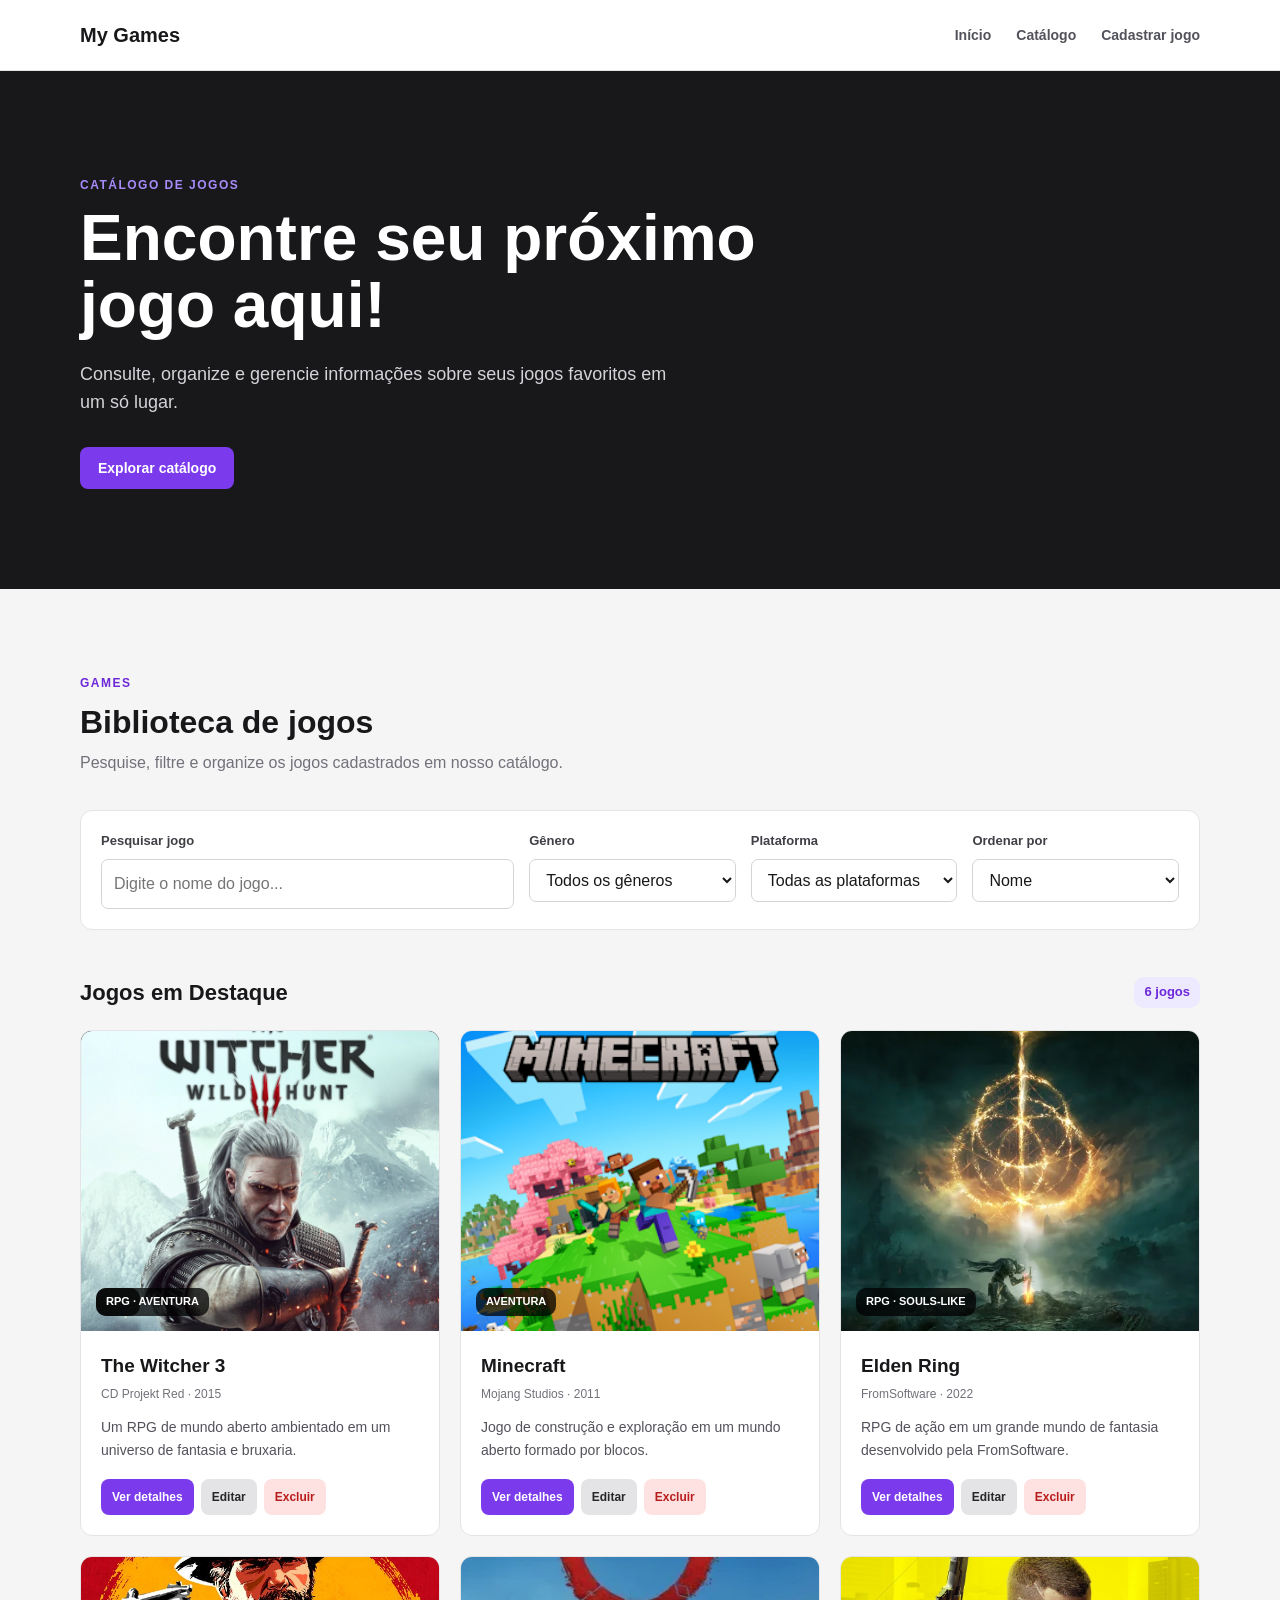
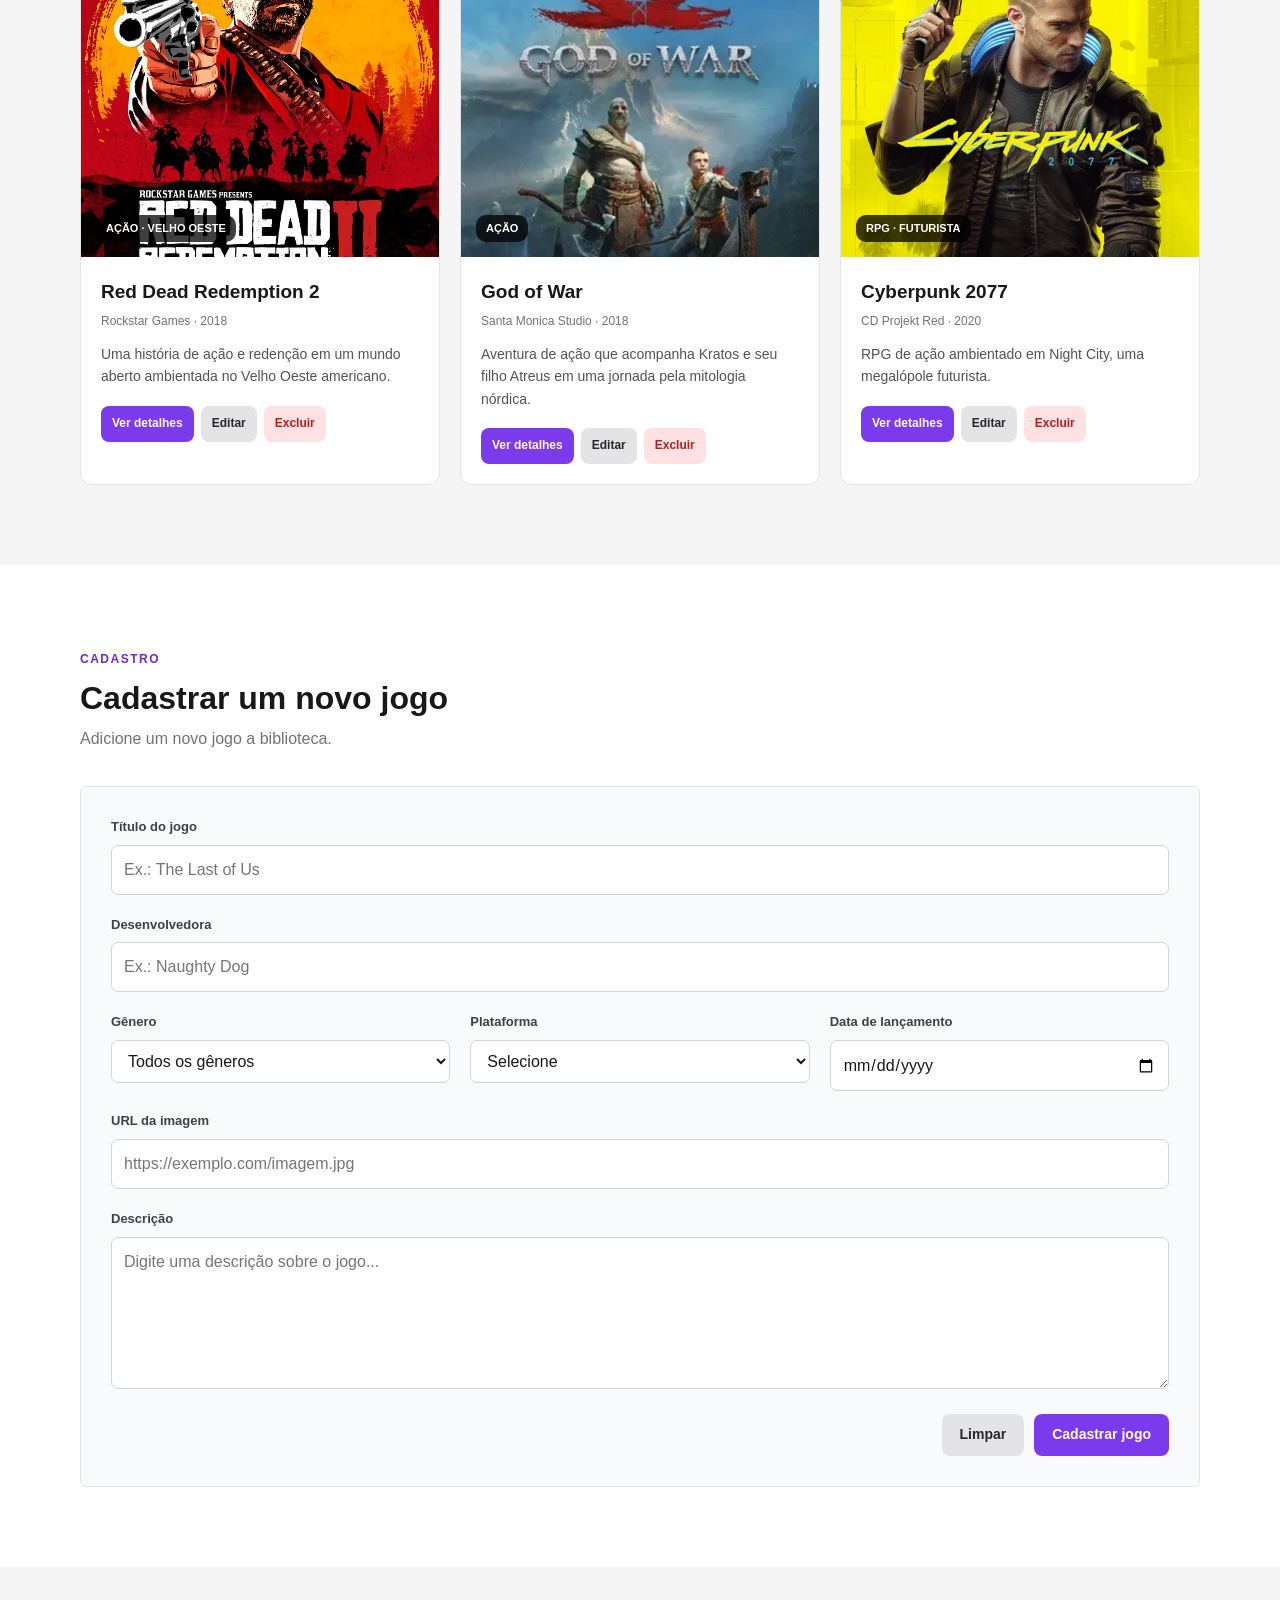
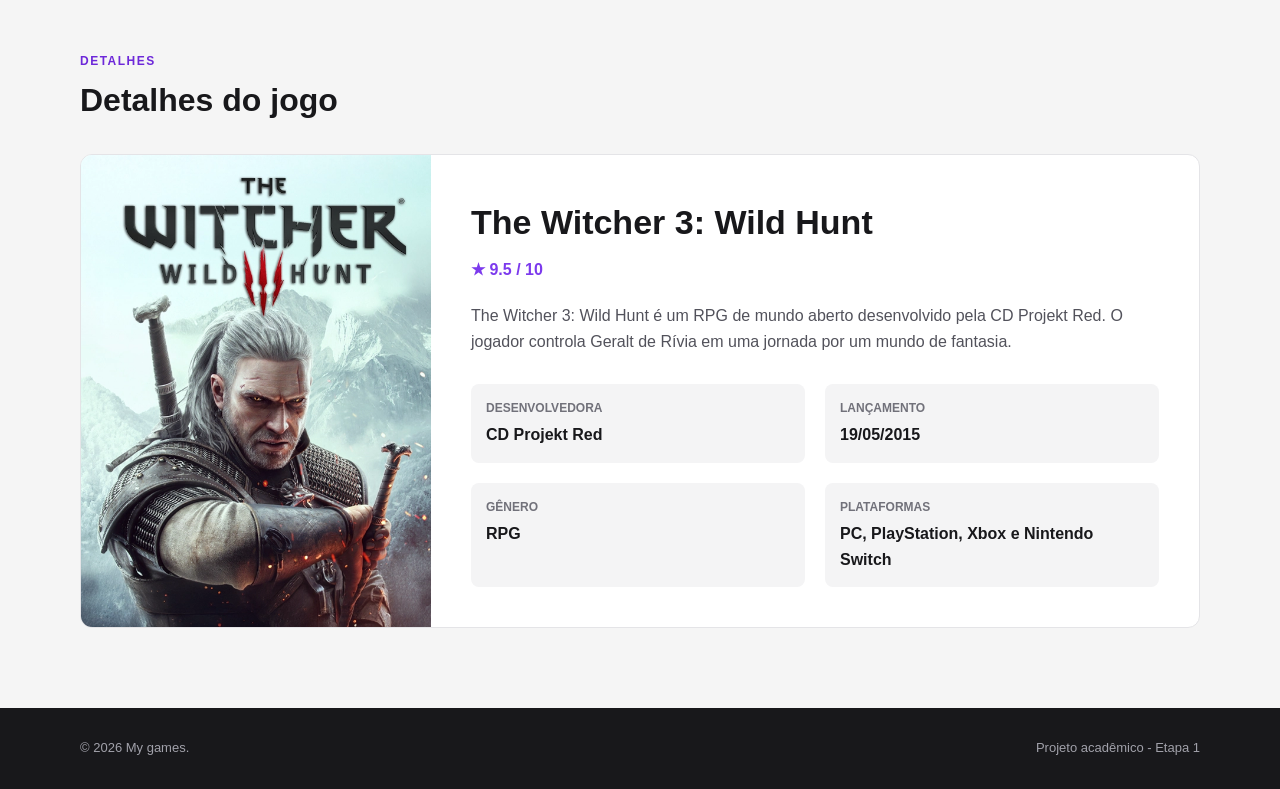
==== index.html @ 4617251e "feat: cria estrutura final da etapa 1 Realizei a envio do arquivo inteiro, porem nas proximas etapas" ====
<!DOCTYPE html>
<html lang="pt-BR">
<head>
    <meta charset="UTF-8">
    <meta name="viewport" content="width=device-width, initial-scale=1.0">
    <title>My Games</title>
    <link rel="stylesheet" href="assets/css/style.css">
</head>

<body>
    <header class="cabecalho">
        <div class="container cabecalho-conteudo">
            <a href="index.html" class="logo">
                My Games
            </a>
            <nav class="navegacao" aria-label="Navegação principal">
                <a href="#inicio">Início</a>
                <a href="#catalogo">Catálogo</a>
                <a href="#cadastro">Cadastrar jogo</a>
            </nav>
        </div>
    </header>

    <main>
        <section id="inicio" class="hero">
            <div class="container">
                <span class="tag">CATÁLOGO DE JOGOS</span>
                <h1>Encontre seu próximo jogo aqui!</h1>
                <p>
                    Consulte, organize e gerencie informações sobre seus jogos
                    favoritos em um só lugar.
                </p>
                <a href="#catalogo" class="botao botao-principal">
                    Explorar catálogo
                </a>
            </div>
        </section>

        <section id="catalogo" class="secao">
            <div class="container">
                <div class="titulo-secao">
                    <div>
                        <span class="tag">GAMES</span>
                        <h2>Biblioteca de jogos</h2>
                        <p>
                            Pesquise, filtre e organize os jogos cadastrados em nosso catálogo.
                        </p>
                    </div>
                </div>

                <aside class="painel-filtros" aria-label="Pesquisa e filtros">
                    <div class="campo pesquisa">
                        <label for="pesquisa">Pesquisar jogo</label>
                        <input
                            type="search"
                            id="pesquisa"
                            name="pesquisa"
                            placeholder="Digite o nome do jogo..."
                        >
                    </div>
                    <div class="campo">
                        <label for="genero">Gênero</label>
                        <select id="genero" name="genero">
                            <option value="">Todos os gêneros</option>
                            <option value="acao">Ação</option>
                            <option value="aventura">Guerra</option>
                            <option value="rpg">RPG</option>
                            <option value="estrategia">Hack and Slash</option>
                            <option value="esporte">Souls-like</option>
                        </select>
                    </div>
                    <div class="campo">
                        <label for="plataforma">Plataforma</label>
                        <select id="plataforma" name="plataforma">
                            <option value="">Todas as plataformas</option>
                            <option value="pc">PC</option>
                            <option value="playstation">PlayStation</option>
                            <option value="xbox">Xbox</option>
                            <option value="switch">Nintendo Switch</option>
                            <option value="retro">Retro</option>
                        </select>
                    </div>
                    <div class="campo">
                        <label for="ordenacao">Ordenar por</label>
                        <select id="ordenacao" name="ordenacao">
                            <option value="nome">Nome</option>
                            <option value="lancamento">Data de lançamento</option>
                            <option value="nota">Nota no Metacritic</option>
                        </select>
                    </div>
                </aside>

                <div class="cabecalho-lista">
                    <h3>Jogos em Destaque</h3>
                    <span class="quantidade">
                        6 jogos
                    </span>
                </div>

                <div class="grid-jogos">

                    <!-- The Witcher 3-->
                    <article class="card-jogo">
                        <div class="capa capa-witcher">
                            <div class="capa">
                                <img src="assets/img/thewitcher3.png" alt="Capa do jogo The Witcher 3">
                                <span>RPG</span>
                            </div>
                            <span>RPG · Aventura</span>
                        </div>
                        <div class="conteudo-card">
                            <h3>The Witcher 3</h3>
                            <p class="informacao">
                                CD Projekt Red · 2015
                            </p>
                            <p>
                                Um RPG de mundo aberto ambientado em um universo
                                de fantasia e bruxaria.
                            </p>

                            <div class="card-acoes">
                                <a href="#detalhes" class="botao botao-detalhes">
                                    Ver detalhes
                                </a>
                                <button type="button" class="botao botao-editar">
                                    Editar
                                </button>
                                <button type="button" class="botao botao-excluir">
                                    Excluir
                                </button>
                            </div>
                        </div>
                    </article>


                    <!-- Minecraft-->
                    <article class="card-jogo">
                        <div class="capa capa-minecraft">
                            <img src="assets/img/minecraft.png" alt="Capa do jogo Minecraft">
                            <span>Aventura</span>
                        </div>
                        <div class="conteudo-card">
                            <h3>Minecraft</h3>
                            <p class="informacao">
                                Mojang Studios · 2011
                            </p>
                            <p>
                                Jogo de construção e exploração em um mundo
                                aberto formado por blocos.
                            </p>

                            <div class="card-acoes">
                                <a href="#detalhes" class="botao botao-detalhes">
                                    Ver detalhes
                                </a>
                                <button type="button" class="botao botao-editar">
                                    Editar
                                </button>
                                <button type="button" class="botao botao-excluir">
                                    Excluir
                                </button>
                            </div>
                        </div>
                    </article>


                    <!--Elden Ring-->
                    <article class="card-jogo">
                        <div class="capa capa-elden">
                            <img src="assets/img/eldenring.png" alt="Capa do jogo Elden Ring">
                            <span>RPG · Souls-like</span>
                        </div>
                        <div class="conteudo-card">
                            <h3>Elden Ring</h3>
                            <p class="informacao">
                                FromSoftware · 2022
                            </p>
                            <p>
                                RPG de ação em um grande mundo de fantasia
                                desenvolvido pela FromSoftware.
                            </p>

                            <div class="card-acoes">
                                <a href="#detalhes" class="botao botao-detalhes">
                                    Ver detalhes
                                </a>
                                <button type="button" class="botao botao-editar">
                                    Editar
                                </button>
                                <button type="button" class="botao botao-excluir">
                                    Excluir
                                </button>
                            </div>
                        </div>
                    </article>


                    <!--Red Dead Redemption 2-->
                    <article class="card-jogo">
                        <div class="capa capa-reddead">
                            <img src="assets/img/reddeadredemption2.png" alt="Capa do jogo Red Dead Redemption 2">
                            <span>Ação · Velho Oeste</span>
                        </div>
                        <div class="conteudo-card">
                            <h3>Red Dead Redemption 2</h3>
                            <p class="informacao">
                                Rockstar Games · 2018
                            </p>
                            <p>
                                Uma história de ação e redenção em um mundo aberto ambientada no
                                Velho Oeste americano.
                            </p>

                            <div class="card-acoes">
                                <a href="#detalhes" class="botao botao-detalhes">
                                    Ver detalhes
                                </a>
                                <button type="button" class="botao botao-editar">
                                    Editar
                                </button>
                                <button type="button" class="botao botao-excluir">
                                    Excluir
                                </button>
                            </div>
                        </div>
                    </article>


                    <!-- God of War - 2018 -->
                    <article class="card-jogo">
                        <div class="capa capa-god">
                            <img src="assets/img/godofwar2018.png" alt="Capa do jogo God of War">
                            <span>Ação</span>
                        </div>
                        <div class="conteudo-card">
                            <h3>God of War</h3>
                            <p class="informacao">
                                Santa Monica Studio · 2018
                            </p>
                            <p>
                                Aventura de ação que acompanha Kratos e seu
                                filho Atreus em uma jornada pela mitologia nórdica.
                            </p>

                            <div class="card-acoes">
                                <a href="#detalhes" class="botao botao-detalhes">
                                    Ver detalhes
                                </a>
                                <button type="button" class="botao botao-editar">
                                    Editar
                                </button>
                                <button type="button" class="botao botao-excluir">
                                    Excluir
                                </button>
                            </div>
                        </div>
                    </article>


                    <!-- Cyberpunk 2077 -->
                    <article class="card-jogo">
                        <div class="capa capa-cyberpunk">
                            <img src="assets/img/cyberpunk2077.png" alt="Capa do jogo Cyberpunk 2077">
                            <span>RPG · Futurista</span>
                        </div>
                        <div class="conteudo-card">
                            <h3>Cyberpunk 2077</h3>
                            <p class="informacao">
                                CD Projekt Red · 2020
                            </p>
                            <p>
                                RPG de ação ambientado em Night City, uma
                                megalópole futurista.
                            </p>

                            <div class="card-acoes">
                                <a href="#detalhes" class="botao botao-detalhes">
                                    Ver detalhes
                                </a>
                                <button type="button" class="botao botao-editar">
                                    Editar
                                </button>
                                <button type="button" class="botao botao-excluir">
                                    Excluir
                                </button>
                            </div>
                        </div>
                    </article>
                </div>
            </div>
        </section>

        <!-- Cadastro de um novo jogo pra biblioteca -->
        <section id="cadastro" class="secao secao-cadastro">
            <div class="container">
                <div class="titulo-secao">
                    <span class="tag">CADASTRO</span>
                    <h2>Cadastrar um novo jogo</h2>
                    <p>
                        Adicione um novo jogo a biblioteca.
                    </p>
                </div>
                <form class="formulario">
                    <div class="grupo-campo">
                        <label for="titulo">Título do jogo</label>
                        <input
                            type="text"
                            id="titulo"
                            name="titulo"
                            placeholder="Ex.: The Last of Us"
                            required
                        >
                    </div>
                    <div class="grupo-campo">
                        <label for="desenvolvedora">Desenvolvedora</label>
                        <input
                            type="text"
                            id="desenvolvedora"
                            name="desenvolvedora"
                            placeholder="Ex.: Naughty Dog"
                        >
                    </div>
                    <div class="linha-formulario">
                        <div class="grupo-campo">
                            <label for="genero-cadastro">Gênero</label>

                            <select id="genero-cadastro" name="genero-cadastro">
                                <option value="">Todos os gêneros</option>
                                <option value="acao">Ação</option>
                                <option value="aventura">Guerra</option>
                                <option value="rpg">RPG</option>
                                <option value="estrategia">Hack and Slash</option>
                                <option value="esporte">Souls-like</option>
                            </select>
                        </div>
                        <div class="grupo-campo">
                            <label for="plataforma-cadastro">Plataforma</label>

                            <select
                                id="plataforma-cadastro"
                                name="plataforma-cadastro"
                            >
                                <option value="">Selecione</option>
                                <option value="pc">PC</option>
                                <option value="playstation">PlayStation</option>
                                <option value="xbox">Xbox</option>
                                <option value="switch">Nintendo Switch</option>
                                <option value="retro">Retro</option>
                            </select>
                        </div>
                        <div class="grupo-campo">
                            <label for="data-lancamento">
                                Data de lançamento
                            </label>
                            <input
                                type="date"
                                id="data-lancamento"
                                name="data-lancamento"
                            >
                        </div>
                    </div>
                    <div class="grupo-campo">
                        <label for="imagem">URL da imagem</label>
                        <input
                            type="url"
                            id="imagem"
                            name="imagem"
                            placeholder="https://exemplo.com/imagem.jpg"
                        >
                    </div>
                    <div class="grupo-campo">
                        <label for="descricao">Descrição</label>
                        <textarea
                            id="descricao"
                            name="descricao"
                            rows="5"
                            placeholder="Digite uma descrição sobre o jogo..."
                        ></textarea>
                    </div>
                    <div class="acoes-formulario">
                        <button type="reset" class="botao botao-secundario">
                            Limpar
                        </button>
                        <button type="submit" class="botao botao-principal">
                            Cadastrar jogo
                        </button>
                    </div>
                </form>
            </div>
        </section>

        <!-- Detalhes do jogo selecionado(tenho que dar um jeito de mudar o jogo que aparece aqui...)-->
        <section id="detalhes" class="secao">
            <div class="container">
                <div class="titulo-secao">
                    <span class="tag">DETALHES</span>
                    <h2>Detalhes do jogo</h2>
                </div>

                <article class="detalhes-jogo">
                    <div class="detalhes-capa capa-witcher">
                        <img src="assets/img/thewitcher3.png" alt="Capa do jogo The Witcher 3">
                    </div>
                    <div class="detalhes-conteudo">
                        <h2>The Witcher 3: Wild Hunt</h2>
                        <p class="nota">
                            ★ 9.5 / 10
                        </p>
                        <p>
                            The Witcher 3: Wild Hunt é um RPG de mundo aberto
                            desenvolvido pela CD Projekt Red. O jogador controla
                            Geralt de Rívia em uma jornada por um mundo de fantasia.
                        </p>
                        <dl class="informacoes-jogo">
                            <div>
                                <dt>Desenvolvedora</dt>
                                <dd>CD Projekt Red</dd>
                            </div>
                            <div>
                                <dt>Lançamento</dt>
                                <dd>19/05/2015</dd>
                            </div>
                            <div>
                                <dt>Gênero</dt>
                                <dd>RPG</dd>
                            </div>
                            <div>
                                <dt>Plataformas</dt>
                                <dd>PC, PlayStation, Xbox e Nintendo Switch</dd>
                            </div>
                        </dl>
                    </div>
                </article>
            </div>
        </section>
    </main>


    <footer class="rodape">
        <div class="container">
            <p>
                &copy; 2026 My games.
            </p>
            <p>
                Projeto acadêmico - Etapa 1
            </p>
        </div>
    </footer>
</body>
</html>
---- assets/css/style.css ----
* {
    margin: 0;
    padding: 0;
    box-sizing: border-box;
}

html {
    scroll-behavior: smooth;
}
body {
    font-family: Arial, Helvetica, sans-serif;
    background-color: #f5f5f5;
    color: #18181b;
    line-height: 1.6;
}
a {
    color: inherit;
    text-decoration: none;
}
button,
input,
select,
textarea {
    font: inherit;
}



.container {
    width: min(1120px, 90%);
    margin: 0 auto;
}
.secao {
    padding: 80px 0;
}
.tag {
    display: inline-block;
    margin-bottom: 10px;
    font-size: 12px;
    font-weight: 700;
    letter-spacing: 1.5px;
    color: #6d28d9;
}
.titulo-secao {
    margin-bottom: 35px;
}
.titulo-secao h2 {
    margin-bottom: 8px;
    font-size: 32px;
    line-height: 1.2;
}
.titulo-secao p {
    color: #71717a;
}



.cabecalho {
    position: sticky;
    top: 0;
    z-index: 10;
    background-color: #ffffff;
    border-bottom: 1px solid #e4e4e7;
}
.cabecalho-conteudo {
    min-height: 70px;
    display: flex;
    align-items: center;
    justify-content: space-between;
    gap: 30px;
}
.logo {
    font-size: 20px;
    font-weight: 800;
}
.navegacao {
    display: flex;
    align-items: center;
    gap: 25px;
}
.navegacao a {
    color: #52525b;
    font-size: 14px;
    font-weight: 600;
    transition: color 0.2s ease;
}
.navegacao a:hover {
    color: #6d28d9;
}



.hero {
    padding: 100px 0;
    background-color: #18181b;
    color: #ffffff;
}
.hero .tag {
    color: #a78bfa;
}
.hero h1 {
    max-width: 700px;
    margin-bottom: 20px;
    font-size: clamp(40px, 6vw, 64px);
    line-height: 1.05;
}
.hero p {
    max-width: 600px;
    margin-bottom: 30px;
    color: #d4d4d8;
    font-size: 18px;
}



.botao {
    display: inline-flex;
    align-items: center;
    justify-content: center;
    min-height: 42px;
    padding: 0 18px;
    border: 0;
    border-radius: 8px;
    cursor: pointer;
    font-size: 14px;
    font-weight: 700;
    transition:
        transform 0.2s ease,
        opacity 0.2s ease,
        background-color 0.2s ease;
}
.botao:hover {
    transform: translateY(-1px);
    opacity: 0.9;
}
.botao-principal {
    background-color: #7c3aed;
    color: #ffffff;
}
.botao-secundario {
    background-color: #e4e4e7;
    color: #27272a;
}
.botao-detalhes {
    background-color: #7c3aed;
    color: #ffffff;
}
.botao-editar {
    background-color: #e4e4e7;
    color: #27272a;
}
.botao-excluir {
    background-color: #fee2e2;
    color: #b91c1c;
}



.painel-filtros {
    display: grid;
    grid-template-columns: 2fr 1fr 1fr 1fr;
    gap: 15px;
    margin-bottom: 45px;
    padding: 20px;
    background-color: #ffffff;
    border: 1px solid #e4e4e7;
    border-radius: 12px;
}
.campo,
.grupo-campo {
    display: flex;
    flex-direction: column;
    gap: 7px;
}
.campo label,
.grupo-campo label {
    font-size: 13px;
    font-weight: 700;
    color: #3f3f46;
}
.campo input,
.campo select,
.grupo-campo input,
.grupo-campo select,
.grupo-campo textarea {
    width: 100%;
    padding: 11px 12px;
    background-color: #ffffff;
    border: 1px solid #d4d4d8;
    border-radius: 7px;
    outline: none;
    color: #18181b;
}
.campo input:focus,
.campo select:focus,
.grupo-campo input:focus,
.grupo-campo select:focus,
.grupo-campo textarea:focus {
    border-color: #7c3aed;
}



.cabecalho-lista {
    display: flex;
    align-items: center;
    justify-content: space-between;
    margin-bottom: 20px;
}
.cabecalho-lista h3 {
    font-size: 22px;
}
.quantidade {
    padding: 5px 10px;
    border-radius: 10px;
    background-color: #ede9fe;
    color: #6d28d9;
    font-size: 13px;
    font-weight: 700;
}
.grid-jogos {
    display: grid;
    grid-template-columns: repeat(3, 1fr);
    gap: 20px;
}



.card-jogo {
    overflow: hidden;
    background-color: #ffffff;
    border: 1px solid #e4e4e7;
    border-radius: 12px;
    transition:
        transform 0.2s ease,
        box-shadow 0.2s ease;
}
.card-jogo:hover {
    transform: translateY(-4px);
    box-shadow: 0 12px 30px rgba(0, 0, 0, 0.08);
}



.capa {
    position: relative;
    height: 300px;
    overflow: hidden;
    background-color: #27272a;
}
.capa img {
    width: 100%;
    height: 100%;
    display: block;
    object-fit: cover;
}
.capa span {
    position: absolute;
    bottom: 15px;
    left: 15px;
    padding: 5px 10px;
    border-radius: 10px;
    background-color: rgba(0, 0, 0, 0.75);
    color: #ffffff;
    font-size: 11px;
    font-weight: 700;
    text-transform: uppercase;
}




.conteudo-card {
    padding: 20px;
}
.conteudo-card h3 {
    margin-bottom: 4px;
    font-size: 19px;
}
.conteudo-card p {
    color: #52525b;
    font-size: 14px;
}
.conteudo-card .informacao {
    margin-bottom: 12px;
    color: #71717a;
    font-size: 12px;
}
.card-acoes {
    display: flex;
    flex-wrap: wrap;
    gap: 7px;
    margin-top: 18px;
}
.card-acoes .botao {
    min-height: 36px;
    padding: 0 11px;
    font-size: 12px;
}



.secao-cadastro {
    background-color: #ffffff;
}
.formulario {
    padding: 30px;
    background-color: #f9fafb;
    border: 1px solid #e4e4e7;
    border-radius: 6px;
}
.linha-formulario {
    display: grid;
    grid-template-columns: repeat(3, 1fr);
    gap: 20px;
    margin: 20px 0;
}
.formulario > .grupo-campo {
    margin-bottom: 20px;
}
.formulario textarea {
    resize: vertical;
    min-height: 120px;
}
.acoes-formulario {
    display: flex;
    justify-content: flex-end;
    gap: 10px;
    margin-top: 25px;
}



.detalhes-jogo {
    display: grid;
    grid-template-columns: 350px 1fr;
    overflow: hidden;
    background-color: #ffffff;
    border: 1px solid #e4e4e7;
    border-radius: 12px;
}
.detalhes-capa {
    max-height: 500px;
}
.detalhes-capa img {
    width: 100%;
    height: 100%;
    display: block;
    object-fit: cover;
}



.detalhes-conteudo {
    padding: 40px;
}
.detalhes-conteudo h2 {
    margin-bottom: 8px;
    font-size: 34px;
}
.detalhes-conteudo > p:not(.nota) {
    max-width: 700px;
    margin: 20px 0;
    color: #52525b;
}



.nota {
    color: #7c3aed;
    font-weight: 700;
}



.informacoes-jogo {
    display: grid;
    grid-template-columns: repeat(2, 1fr);
    gap: 20px;
    margin-top: 30px;
}
.informacoes-jogo div {
    padding: 15px;
    background-color: #f4f4f5;
    border-radius: 8px;
}
.informacoes-jogo dt {
    margin-bottom: 4px;
    color: #71717a;
    font-size: 12px;
    font-weight: 700;
    text-transform: uppercase;
}
.informacoes-jogo dd {
    font-weight: 600;
}



.rodape {
    padding: 30px 0;
    background-color: #18181b;
    color: #a1a1aa;
}
.rodape .container {
    display: flex;
    justify-content: space-between;
    gap: 20px;
    font-size: 13px;
}



@media (max-width: 900px) {
    .grid-jogos {
        grid-template-columns: repeat(2, 1fr);
    }
    .painel-filtros {
        grid-template-columns: repeat(2, 1fr);
    }
    .pesquisa {
        grid-column: 1 / -1;
    }
    .detalhes-jogo {
        grid-template-columns: 1fr;
    }
    .detalhes-capa {
        min-height: 300px;
    }
}
@media (max-width: 650px) {
    .cabecalho-conteudo {
        flex-direction: column;
        justify-content: center;
        padding: 15px 0;
    }
    .navegacao {
        gap: 15px;
    }
    .navegacao a {
        font-size: 12px;
    }
    .hero {
        padding: 70px 0;
    }
    .hero h1 {
        font-size: 40px;
    }
    .secao {
        padding: 60px 0;
    }
    .painel-filtros {
        grid-template-columns: 1fr;
    }
    .pesquisa {
        grid-column: auto;
    }
    .grid-jogos {
        grid-template-columns: 1fr;
    }
    .linha-formulario {
        grid-template-columns: 1fr;
    }
    .informacoes-jogo {
        grid-template-columns: 1fr;
    }
    .detalhes-conteudo {
        padding: 25px;
    }
    .detalhes-conteudo h2 {
        font-size: 27px;
    }
    .rodape .container {
        flex-direction: column;
    }
}
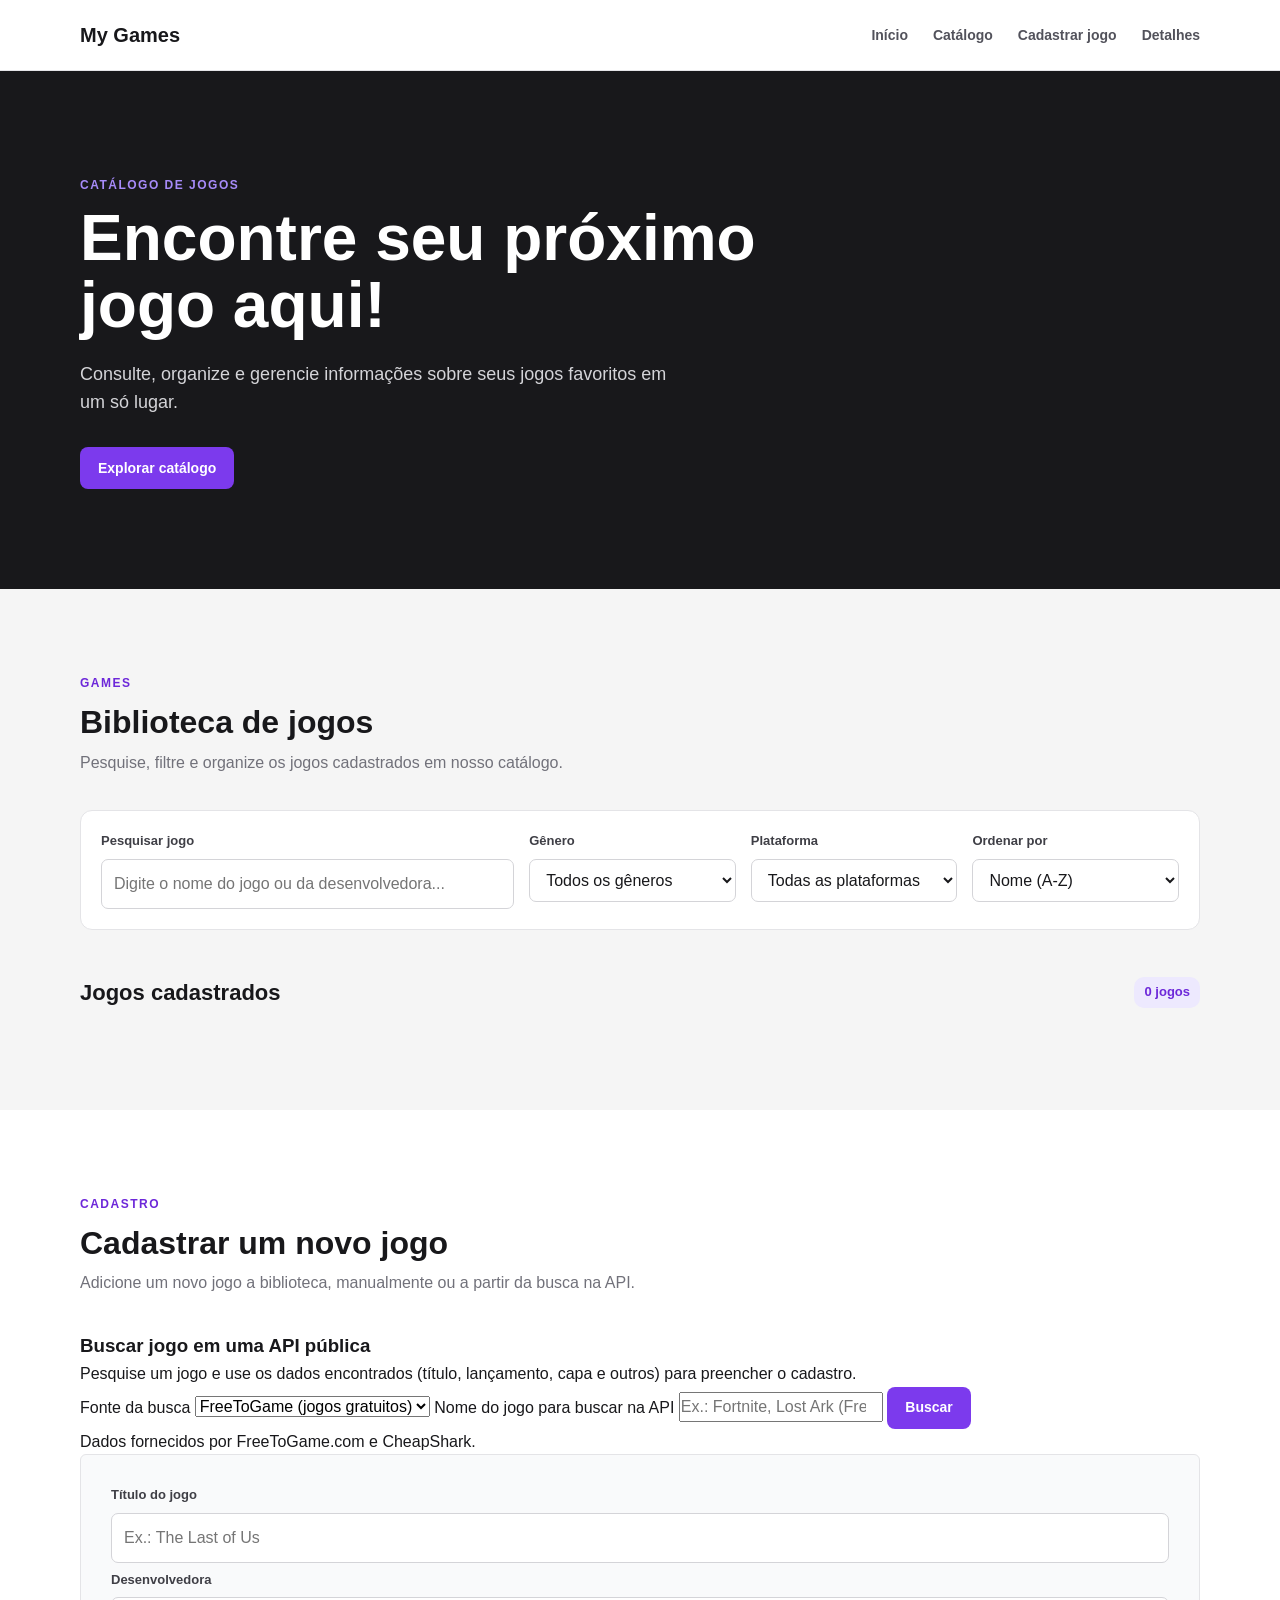
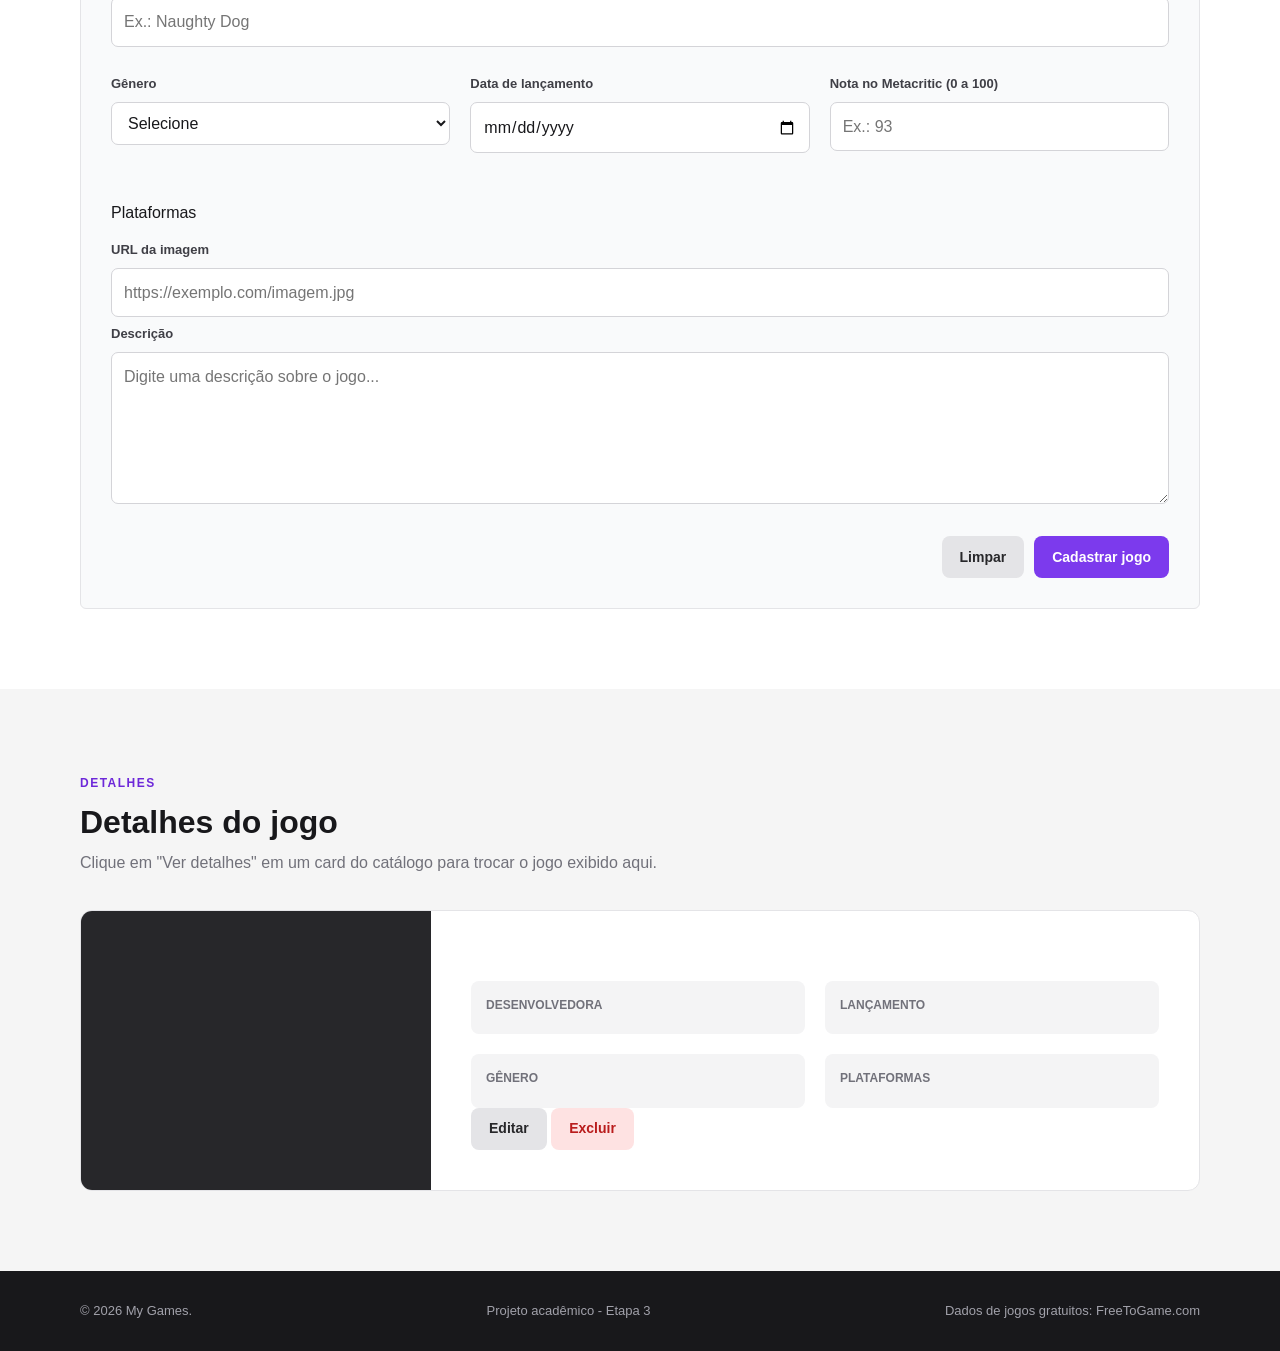
==== commit 4c585cac: "feat: adiciona estrutura dinâmica, busca na API e seção de detalhes" ====
--- a/index.html
+++ b/index.html
@@ -17,6 +17,7 @@
                 <a href="#inicio">Início</a>
                 <a href="#catalogo">Catálogo</a>
                 <a href="#cadastro">Cadastrar jogo</a>
+                <a href="#detalhes">Detalhes</a>
             </nav>
         </div>
     </header>
@@ -55,35 +56,26 @@
                             type="search"
                             id="pesquisa"
                             name="pesquisa"
-                            placeholder="Digite o nome do jogo..."
+                            placeholder="Digite o nome do jogo ou da desenvolvedora..."
+                            autocomplete="off"
                         >
                     </div>
                     <div class="campo">
                         <label for="genero">Gênero</label>
                         <select id="genero" name="genero">
                             <option value="">Todos os gêneros</option>
-                            <option value="acao">Ação</option>
-                            <option value="aventura">Guerra</option>
-                            <option value="rpg">RPG</option>
-                            <option value="estrategia">Hack and Slash</option>
-                            <option value="esporte">Souls-like</option>
                         </select>
                     </div>
                     <div class="campo">
                         <label for="plataforma">Plataforma</label>
                         <select id="plataforma" name="plataforma">
                             <option value="">Todas as plataformas</option>
-                            <option value="pc">PC</option>
-                            <option value="playstation">PlayStation</option>
-                            <option value="xbox">Xbox</option>
-                            <option value="switch">Nintendo Switch</option>
-                            <option value="retro">Retro</option>
                         </select>
                     </div>
                     <div class="campo">
                         <label for="ordenacao">Ordenar por</label>
                         <select id="ordenacao" name="ordenacao">
-                            <option value="nome">Nome</option>
+                            <option value="nome">Nome (A-Z)</option>
                             <option value="lancamento">Data de lançamento</option>
                             <option value="nota">Nota no Metacritic</option>
                         </select>
@@ -91,216 +83,60 @@
                 </aside>
 
                 <div class="cabecalho-lista">
-                    <h3>Jogos em Destaque</h3>
-                    <span class="quantidade">
-                        6 jogos
+                    <h3>Jogos cadastrados</h3>
+                    <span class="quantidade" id="quantidade" aria-live="polite">
+                        0 jogos
                     </span>
                 </div>
 
-                <div class="grid-jogos">
-
-                    <!-- The Witcher 3-->
-                    <article class="card-jogo">
-                        <div class="capa capa-witcher">
-                            <div class="capa">
-                                <img src="assets/img/thewitcher3.png" alt="Capa do jogo The Witcher 3">
-                                <span>RPG</span>
-                            </div>
-                            <span>RPG · Aventura</span>
-                        </div>
-                        <div class="conteudo-card">
-                            <h3>The Witcher 3</h3>
-                            <p class="informacao">
-                                CD Projekt Red · 2015
-                            </p>
-                            <p>
-                                Um RPG de mundo aberto ambientado em um universo
-                                de fantasia e bruxaria.
-                            </p>
-
-                            <div class="card-acoes">
-                                <a href="#detalhes" class="botao botao-detalhes">
-                                    Ver detalhes
-                                </a>
-                                <button type="button" class="botao botao-editar">
-                                    Editar
-                                </button>
-                                <button type="button" class="botao botao-excluir">
-                                    Excluir
-                                </button>
-                            </div>
-                        </div>
-                    </article>
-
-
-                    <!-- Minecraft-->
-                    <article class="card-jogo">
-                        <div class="capa capa-minecraft">
-                            <img src="assets/img/minecraft.png" alt="Capa do jogo Minecraft">
-                            <span>Aventura</span>
-                        </div>
-                        <div class="conteudo-card">
-                            <h3>Minecraft</h3>
-                            <p class="informacao">
-                                Mojang Studios · 2011
-                            </p>
-                            <p>
-                                Jogo de construção e exploração em um mundo
-                                aberto formado por blocos.
-                            </p>
-
-                            <div class="card-acoes">
-                                <a href="#detalhes" class="botao botao-detalhes">
-                                    Ver detalhes
-                                </a>
-                                <button type="button" class="botao botao-editar">
-                                    Editar
-                                </button>
-                                <button type="button" class="botao botao-excluir">
-                                    Excluir
-                                </button>
-                            </div>
-                        </div>
-                    </article>
-
-
-                    <!--Elden Ring-->
-                    <article class="card-jogo">
-                        <div class="capa capa-elden">
-                            <img src="assets/img/eldenring.png" alt="Capa do jogo Elden Ring">
-                            <span>RPG · Souls-like</span>
-                        </div>
-                        <div class="conteudo-card">
-                            <h3>Elden Ring</h3>
-                            <p class="informacao">
-                                FromSoftware · 2022
-                            </p>
-                            <p>
-                                RPG de ação em um grande mundo de fantasia
-                                desenvolvido pela FromSoftware.
-                            </p>
-
-                            <div class="card-acoes">
-                                <a href="#detalhes" class="botao botao-detalhes">
-                                    Ver detalhes
-                                </a>
-                                <button type="button" class="botao botao-editar">
-                                    Editar
-                                </button>
-                                <button type="button" class="botao botao-excluir">
-                                    Excluir
-                                </button>
-                            </div>
-                        </div>
-                    </article>
-
-
-                    <!--Red Dead Redemption 2-->
-                    <article class="card-jogo">
-                        <div class="capa capa-reddead">
-                            <img src="assets/img/reddeadredemption2.png" alt="Capa do jogo Red Dead Redemption 2">
-                            <span>Ação · Velho Oeste</span>
-                        </div>
-                        <div class="conteudo-card">
-                            <h3>Red Dead Redemption 2</h3>
-                            <p class="informacao">
-                                Rockstar Games · 2018
-                            </p>
-                            <p>
-                                Uma história de ação e redenção em um mundo aberto ambientada no
-                                Velho Oeste americano.
-                            </p>
-
-                            <div class="card-acoes">
-                                <a href="#detalhes" class="botao botao-detalhes">
-                                    Ver detalhes
-                                </a>
-                                <button type="button" class="botao botao-editar">
-                                    Editar
-                                </button>
-                                <button type="button" class="botao botao-excluir">
-                                    Excluir
-                                </button>
-                            </div>
-                        </div>
-                    </article>
-
-
-                    <!-- God of War - 2018 -->
-                    <article class="card-jogo">
-                        <div class="capa capa-god">
-                            <img src="assets/img/godofwar2018.png" alt="Capa do jogo God of War">
-                            <span>Ação</span>
-                        </div>
-                        <div class="conteudo-card">
-                            <h3>God of War</h3>
-                            <p class="informacao">
-                                Santa Monica Studio · 2018
-                            </p>
-                            <p>
-                                Aventura de ação que acompanha Kratos e seu
-                                filho Atreus em uma jornada pela mitologia nórdica.
-                            </p>
-
-                            <div class="card-acoes">
-                                <a href="#detalhes" class="botao botao-detalhes">
-                                    Ver detalhes
-                                </a>
-                                <button type="button" class="botao botao-editar">
-                                    Editar
-                                </button>
-                                <button type="button" class="botao botao-excluir">
-                                    Excluir
-                                </button>
-                            </div>
-                        </div>
-                    </article>
-
-
-                    <!-- Cyberpunk 2077 -->
-                    <article class="card-jogo">
-                        <div class="capa capa-cyberpunk">
-                            <img src="assets/img/cyberpunk2077.png" alt="Capa do jogo Cyberpunk 2077">
-                            <span>RPG · Futurista</span>
-                        </div>
-                        <div class="conteudo-card">
-                            <h3>Cyberpunk 2077</h3>
-                            <p class="informacao">
-                                CD Projekt Red · 2020
-                            </p>
-                            <p>
-                                RPG de ação ambientado em Night City, uma
-                                megalópole futurista.
-                            </p>
-
-                            <div class="card-acoes">
-                                <a href="#detalhes" class="botao botao-detalhes">
-                                    Ver detalhes
-                                </a>
-                                <button type="button" class="botao botao-editar">
-                                    Editar
-                                </button>
-                                <button type="button" class="botao botao-excluir">
-                                    Excluir
-                                </button>
-                            </div>
-                        </div>
-                    </article>
-                </div>
+                <div class="grid-jogos" id="grid-jogos"></div>
             </div>
         </section>
 
-        <!-- Cadastro de um novo jogo pra biblioteca -->
         <section id="cadastro" class="secao secao-cadastro">
             <div class="container">
                 <div class="titulo-secao">
                     <span class="tag">CADASTRO</span>
-                    <h2>Cadastrar um novo jogo</h2>
+                    <h2 id="titulo-formulario">Cadastrar um novo jogo</h2>
                     <p>
-                        Adicione um novo jogo a biblioteca.
+                        Adicione um novo jogo a biblioteca, manualmente ou a partir da busca na API.
                     </p>
                 </div>
-                <form class="formulario">
+
+                <div class="busca-api">
+                    <h3>Buscar jogo em uma API pública</h3>
+                    <p>
+                        Pesquise um jogo e use os dados encontrados (título, lançamento,
+                        capa e outros) para preencher o cadastro.
+                    </p>
+                    <form id="form-busca-api" class="linha-busca-api" novalidate>
+                        <label for="fonte-api" class="somente-leitor">Fonte da busca</label>
+                        <select id="fonte-api">
+                            <option value="freetogame">FreeToGame (jogos gratuitos)</option>
+                            <option value="steam">Steam (CheapShark)</option>
+                        </select>
+                        <label for="termo-api" class="somente-leitor">Nome do jogo para buscar na API</label>
+                        <input
+                            type="search"
+                            id="termo-api"
+                            placeholder="Ex.: Fortnite, Lost Ark (FreeToGame) ou Hades (Steam)..."
+                            autocomplete="off"
+                        >
+                        <button type="submit" class="botao botao-principal" id="botao-busca-api">
+                            Buscar
+                        </button>
+                    </form>
+                    <p class="status-api" id="status-api" aria-live="polite"></p>
+                    <div class="resultados-api" id="resultados-api"></div>
+                    <p class="atribuicao-api">
+                        Dados fornecidos por
+                        <a href="https://www.freetogame.com" target="_blank" rel="noopener">FreeToGame.com</a>
+                        e
+                        <a href="https://www.cheapshark.com" target="_blank" rel="noopener">CheapShark</a>.
+                    </p>
+                </div>
+
+                <form class="formulario" id="form-jogo" novalidate>
                     <div class="grupo-campo">
                         <label for="titulo">Título do jogo</label>
                         <input
@@ -308,8 +144,9 @@
                             id="titulo"
                             name="titulo"
                             placeholder="Ex.: The Last of Us"
-                            required
-                        >
+                            maxlength="80"
+                        >
+                        <small class="erro" data-erro="titulo"></small>
                     </div>
                     <div class="grupo-campo">
                         <label for="desenvolvedora">Desenvolvedora</label>
@@ -318,55 +155,55 @@
                             id="desenvolvedora"
                             name="desenvolvedora"
                             placeholder="Ex.: Naughty Dog"
-                        >
+                            maxlength="60"
+                        >
+                        <small class="erro" data-erro="desenvolvedora"></small>
                     </div>
                     <div class="linha-formulario">
                         <div class="grupo-campo">
                             <label for="genero-cadastro">Gênero</label>
-
-                            <select id="genero-cadastro" name="genero-cadastro">
-                                <option value="">Todos os gêneros</option>
-                                <option value="acao">Ação</option>
-                                <option value="aventura">Guerra</option>
-                                <option value="rpg">RPG</option>
-                                <option value="estrategia">Hack and Slash</option>
-                                <option value="esporte">Souls-like</option>
+                            <select id="genero-cadastro" name="genero">
+                                <option value="">Selecione</option>
                             </select>
+                            <small class="erro" data-erro="genero"></small>
                         </div>
                         <div class="grupo-campo">
-                            <label for="plataforma-cadastro">Plataforma</label>
-
-                            <select
-                                id="plataforma-cadastro"
-                                name="plataforma-cadastro"
-                            >
-                                <option value="">Selecione</option>
-                                <option value="pc">PC</option>
-                                <option value="playstation">PlayStation</option>
-                                <option value="xbox">Xbox</option>
-                                <option value="switch">Nintendo Switch</option>
-                                <option value="retro">Retro</option>
-                            </select>
-                        </div>
-                        <div class="grupo-campo">
-                            <label for="data-lancamento">
-                                Data de lançamento
-                            </label>
+                            <label for="data-lancamento">Data de lançamento</label>
                             <input
                                 type="date"
                                 id="data-lancamento"
-                                name="data-lancamento"
+                                name="lancamento"
                             >
+                            <small class="erro" data-erro="lancamento"></small>
                         </div>
+                        <div class="grupo-campo">
+                            <label for="nota-cadastro">Nota no Metacritic (0 a 100)</label>
+                            <input
+                                type="number"
+                                id="nota-cadastro"
+                                name="nota"
+                                min="0"
+                                max="100"
+                                step="1"
+                                placeholder="Ex.: 93"
+                            >
+                            <small class="erro" data-erro="nota"></small>
+                        </div>
+                    </div>
+                    <div class="grupo-campo" role="group" aria-labelledby="rotulo-plataformas">
+                        <span class="rotulo-grupo" id="rotulo-plataformas">Plataformas</span>
+                        <div class="opcoes-plataformas" id="opcoes-plataformas"></div>
+                        <small class="erro" data-erro="plataformas"></small>
                     </div>
                     <div class="grupo-campo">
                         <label for="imagem">URL da imagem</label>
                         <input
-                            type="url"
+                            type="text"
                             id="imagem"
                             name="imagem"
                             placeholder="https://exemplo.com/imagem.jpg"
                         >
+                        <small class="erro" data-erro="imagem"></small>
                     </div>
                     <div class="grupo-campo">
                         <label for="descricao">Descrição</label>
@@ -374,14 +211,16 @@
                             id="descricao"
                             name="descricao"
                             rows="5"
+                            maxlength="400"
                             placeholder="Digite uma descrição sobre o jogo..."
                         ></textarea>
+                        <small class="erro" data-erro="descricao"></small>
                     </div>
                     <div class="acoes-formulario">
-                        <button type="reset" class="botao botao-secundario">
+                        <button type="reset" class="botao botao-secundario" id="botao-limpar">
                             Limpar
                         </button>
-                        <button type="submit" class="botao botao-principal">
+                        <button type="submit" class="botao botao-principal" id="botao-salvar">
                             Cadastrar jogo
                         </button>
                     </div>
@@ -389,62 +228,80 @@
             </div>
         </section>
 
-        <!-- Detalhes do jogo selecionado(tenho que dar um jeito de mudar o jogo que aparece aqui...)-->
         <section id="detalhes" class="secao">
             <div class="container">
                 <div class="titulo-secao">
                     <span class="tag">DETALHES</span>
                     <h2>Detalhes do jogo</h2>
-                </div>
-
-                <article class="detalhes-jogo">
-                    <div class="detalhes-capa capa-witcher">
-                        <img src="assets/img/thewitcher3.png" alt="Capa do jogo The Witcher 3">
-                    </div>
+                    <p>Clique em "Ver detalhes" em um card do catálogo para trocar o jogo exibido aqui.</p>
+                </div>
+
+                <p class="estado-vazio" id="det-vazio" hidden>
+                    Nenhum jogo selecionado. Cadastre um jogo para ver seus detalhes aqui.
+                </p>
+
+                <article class="detalhes-jogo" id="det-artigo">
+                    <div class="detalhes-capa" id="det-capa"></div>
                     <div class="detalhes-conteudo">
-                        <h2>The Witcher 3: Wild Hunt</h2>
-                        <p class="nota">
-                            ★ 9.5 / 10
-                        </p>
-                        <p>
-                            The Witcher 3: Wild Hunt é um RPG de mundo aberto
-                            desenvolvido pela CD Projekt Red. O jogador controla
-                            Geralt de Rívia em uma jornada por um mundo de fantasia.
-                        </p>
+                        <h3 id="det-titulo"></h3>
+                        <p class="nota" id="det-nota"></p>
+                        <p id="det-descricao"></p>
                         <dl class="informacoes-jogo">
                             <div>
                                 <dt>Desenvolvedora</dt>
-                                <dd>CD Projekt Red</dd>
+                                <dd id="det-desenvolvedora"></dd>
                             </div>
                             <div>
                                 <dt>Lançamento</dt>
-                                <dd>19/05/2015</dd>
+                                <dd id="det-lancamento"></dd>
                             </div>
                             <div>
                                 <dt>Gênero</dt>
-                                <dd>RPG</dd>
+                                <dd id="det-genero"></dd>
                             </div>
                             <div>
                                 <dt>Plataformas</dt>
-                                <dd>PC, PlayStation, Xbox e Nintendo Switch</dd>
+                                <dd id="det-plataformas"></dd>
                             </div>
                         </dl>
+                        <div class="detalhes-acoes">
+                            <button type="button" class="botao botao-editar" id="det-editar">Editar</button>
+                            <button type="button" class="botao botao-excluir" id="det-excluir">Excluir</button>
+                        </div>
                     </div>
                 </article>
             </div>
         </section>
     </main>
 
+    <dialog id="dialogo-exclusao" class="dialogo" aria-labelledby="titulo-exclusao">
+        <form method="dialog">
+            <h3 id="titulo-exclusao">Excluir jogo?</h3>
+            <p id="texto-exclusao"></p>
+            <div class="acoes-formulario">
+                <button type="submit" value="cancelar" class="botao botao-secundario">Cancelar</button>
+                <button type="submit" value="confirmar" class="botao botao-excluir-forte">Excluir</button>
+            </div>
+        </form>
+    </dialog>
+
+    <div class="toast" id="toast" role="status" aria-live="polite" hidden></div>
 
     <footer class="rodape">
         <div class="container">
             <p>
-                &copy; 2026 My games.
+                &copy; 2026 My Games.
             </p>
             <p>
-                Projeto acadêmico - Etapa 1
+                Projeto acadêmico - Etapa 3
+            </p>
+            <p>
+                Dados de jogos gratuitos:
+                <a href="https://www.freetogame.com" target="_blank" rel="noopener">FreeToGame.com</a>
             </p>
         </div>
     </footer>
+
+    <script src="assets/js/script.js" defer></script>
 </body>
-</html>+</html>
--- a/assets/css/style.css
+++ b/assets/css/style.css
@@ -1,4 +1,6 @@
-* {
+*,
+*::before,
+*::after {
     margin: 0;
     padding: 0;
     box-sizing: border-box;
@@ -6,33 +8,45 @@
 
 html {
     scroll-behavior: smooth;
-}
+    scroll-padding-top: 80px;
+}
+
 body {
     font-family: Arial, Helvetica, sans-serif;
     background-color: #f5f5f5;
     color: #18181b;
     line-height: 1.6;
-}
+    min-width: 320px;
+    overflow-x: hidden;
+}
+
 a {
     color: inherit;
     text-decoration: none;
 }
+
 button,
 input,
 select,
 textarea {
     font: inherit;
-}
-
-
+    max-width: 100%;
+}
+
+img {
+    display: block;
+    max-width: 100%;
+}
 
 .container {
     width: min(1120px, 90%);
-    margin: 0 auto;
-}
+    margin-inline: auto;
+}
+
 .secao {
     padding: 80px 0;
 }
+
 .tag {
     display: inline-block;
     margin-bottom: 10px;
@@ -41,19 +55,20 @@
     letter-spacing: 1.5px;
     color: #6d28d9;
 }
+
 .titulo-secao {
     margin-bottom: 35px;
 }
+
 .titulo-secao h2 {
     margin-bottom: 8px;
     font-size: 32px;
     line-height: 1.2;
 }
+
 .titulo-secao p {
     color: #71717a;
 }
-
-
 
 .cabecalho {
     position: sticky;
@@ -62,6 +77,7 @@
     background-color: #ffffff;
     border-bottom: 1px solid #e4e4e7;
 }
+
 .cabecalho-conteudo {
     min-height: 70px;
     display: flex;
@@ -69,49 +85,54 @@
     justify-content: space-between;
     gap: 30px;
 }
+
 .logo {
     font-size: 20px;
     font-weight: 800;
-}
+    flex-shrink: 0;
+}
+
 .navegacao {
     display: flex;
     align-items: center;
     gap: 25px;
 }
+
 .navegacao a {
     color: #52525b;
     font-size: 14px;
     font-weight: 600;
     transition: color 0.2s ease;
 }
+
 .navegacao a:hover {
     color: #6d28d9;
 }
-
-
 
 .hero {
     padding: 100px 0;
     background-color: #18181b;
     color: #ffffff;
 }
+
 .hero .tag {
     color: #a78bfa;
 }
+
 .hero h1 {
     max-width: 700px;
     margin-bottom: 20px;
     font-size: clamp(40px, 6vw, 64px);
     line-height: 1.05;
-}
+    overflow-wrap: break-word;
+}
+
 .hero p {
     max-width: 600px;
     margin-bottom: 30px;
     color: #d4d4d8;
     font-size: 18px;
 }
-
-
 
 .botao {
     display: inline-flex;
@@ -124,41 +145,46 @@
     cursor: pointer;
     font-size: 14px;
     font-weight: 700;
+    text-align: center;
     transition:
         transform 0.2s ease,
         opacity 0.2s ease,
         background-color 0.2s ease;
 }
+
 .botao:hover {
     transform: translateY(-1px);
     opacity: 0.9;
 }
+
 .botao-principal {
     background-color: #7c3aed;
     color: #ffffff;
 }
+
 .botao-secundario {
     background-color: #e4e4e7;
     color: #27272a;
 }
+
 .botao-detalhes {
     background-color: #7c3aed;
     color: #ffffff;
 }
+
 .botao-editar {
     background-color: #e4e4e7;
     color: #27272a;
 }
+
 .botao-excluir {
     background-color: #fee2e2;
     color: #b91c1c;
 }
 
-
-
 .painel-filtros {
     display: grid;
-    grid-template-columns: 2fr 1fr 1fr 1fr;
+    grid-template-columns: minmax(0, 2fr) repeat(3, minmax(0, 1fr));
     gap: 15px;
     margin-bottom: 45px;
     padding: 20px;
@@ -166,24 +192,29 @@
     border: 1px solid #e4e4e7;
     border-radius: 12px;
 }
+
 .campo,
 .grupo-campo {
     display: flex;
     flex-direction: column;
     gap: 7px;
-}
+    min-width: 0;
+}
+
 .campo label,
 .grupo-campo label {
     font-size: 13px;
     font-weight: 700;
     color: #3f3f46;
 }
+
 .campo input,
 .campo select,
 .grupo-campo input,
 .grupo-campo select,
 .grupo-campo textarea {
     width: 100%;
+    min-width: 0;
     padding: 11px 12px;
     background-color: #ffffff;
     border: 1px solid #d4d4d8;
@@ -191,6 +222,7 @@
     outline: none;
     color: #18181b;
 }
+
 .campo input:focus,
 .campo select:focus,
 .grupo-campo input:focus,
@@ -199,17 +231,18 @@
     border-color: #7c3aed;
 }
 
-
-
 .cabecalho-lista {
     display: flex;
     align-items: center;
     justify-content: space-between;
+    gap: 15px;
     margin-bottom: 20px;
 }
+
 .cabecalho-lista h3 {
     font-size: 22px;
 }
+
 .quantidade {
     padding: 5px 10px;
     border-radius: 10px;
@@ -217,16 +250,17 @@
     color: #6d28d9;
     font-size: 13px;
     font-weight: 700;
-}
+    white-space: nowrap;
+}
+
 .grid-jogos {
     display: grid;
-    grid-template-columns: repeat(3, 1fr);
+    grid-template-columns: repeat(3, minmax(0, 1fr));
     gap: 20px;
 }
 
-
-
 .card-jogo {
+    min-width: 0;
     overflow: hidden;
     background-color: #ffffff;
     border: 1px solid #e4e4e7;
@@ -235,12 +269,11 @@
         transform 0.2s ease,
         box-shadow 0.2s ease;
 }
+
 .card-jogo:hover {
     transform: translateY(-4px);
     box-shadow: 0 12px 30px rgba(0, 0, 0, 0.08);
 }
-
-
 
 .capa {
     position: relative;
@@ -248,12 +281,13 @@
     overflow: hidden;
     background-color: #27272a;
 }
+
 .capa img {
     width: 100%;
     height: 100%;
-    display: block;
     object-fit: cover;
 }
+
 .capa span {
     position: absolute;
     bottom: 15px;
@@ -267,123 +301,136 @@
     text-transform: uppercase;
 }
 
-
-
-
 .conteudo-card {
     padding: 20px;
 }
+
 .conteudo-card h3 {
     margin-bottom: 4px;
     font-size: 19px;
-}
+    overflow-wrap: anywhere;
+}
+
 .conteudo-card p {
     color: #52525b;
     font-size: 14px;
-}
+    overflow-wrap: anywhere;
+}
+
 .conteudo-card .informacao {
     margin-bottom: 12px;
     color: #71717a;
     font-size: 12px;
 }
+
 .card-acoes {
     display: flex;
     flex-wrap: wrap;
     gap: 7px;
     margin-top: 18px;
 }
+
 .card-acoes .botao {
     min-height: 36px;
     padding: 0 11px;
     font-size: 12px;
 }
 
-
-
 .secao-cadastro {
     background-color: #ffffff;
 }
+
 .formulario {
+    min-width: 0;
     padding: 30px;
     background-color: #f9fafb;
     border: 1px solid #e4e4e7;
     border-radius: 6px;
 }
+
 .linha-formulario {
     display: grid;
-    grid-template-columns: repeat(3, 1fr);
+    grid-template-columns: repeat(3, minmax(0, 1fr));
     gap: 20px;
     margin: 20px 0;
 }
-.formulario > .grupo-campo {
+
+.formulario > * .grupo-campo {
     margin-bottom: 20px;
 }
+
 .formulario textarea {
     resize: vertical;
     min-height: 120px;
 }
+
 .acoes-formulario {
     display: flex;
     justify-content: flex-end;
+    flex-wrap: wrap;
     gap: 10px;
     margin-top: 25px;
 }
 
-
-
 .detalhes-jogo {
     display: grid;
-    grid-template-columns: 350px 1fr;
+    grid-template-columns: minmax(0, 350px) minmax(0, 1fr);
     overflow: hidden;
     background-color: #ffffff;
     border: 1px solid #e4e4e7;
     border-radius: 12px;
 }
+
 .detalhes-capa {
+    min-width: 0;
     max-height: 500px;
-}
+    overflow: hidden;
+    background-color: #27272a;
+}
+
 .detalhes-capa img {
     width: 100%;
     height: 100%;
-    display: block;
     object-fit: cover;
 }
 
-
-
 .detalhes-conteudo {
+    min-width: 0;
     padding: 40px;
 }
+
 .detalhes-conteudo h2 {
     margin-bottom: 8px;
     font-size: 34px;
-}
-.detalhes-conteudo > p:not(.nota) {
+    line-height: 1.2;
+    overflow-wrap: anywhere;
+}
+
+.detalhes-conteudo > * p:not(.nota) {
     max-width: 700px;
     margin: 20px 0;
     color: #52525b;
 }
 
-
-
 .nota {
     color: #7c3aed;
     font-weight: 700;
 }
 
-
-
 .informacoes-jogo {
     display: grid;
-    grid-template-columns: repeat(2, 1fr);
+    grid-template-columns: repeat(2, minmax(0, 1fr));
     gap: 20px;
     margin-top: 30px;
 }
+
 .informacoes-jogo div {
+    min-width: 0;
     padding: 15px;
     background-color: #f4f4f5;
     border-radius: 8px;
 }
+
 .informacoes-jogo dt {
     margin-bottom: 4px;
     color: #71717a;
@@ -391,86 +438,497 @@
     font-weight: 700;
     text-transform: uppercase;
 }
+
 .informacoes-jogo dd {
     font-weight: 600;
-}
-
-
+    overflow-wrap: anywhere;
+}
 
 .rodape {
     padding: 30px 0;
     background-color: #18181b;
     color: #a1a1aa;
 }
+
 .rodape .container {
     display: flex;
     justify-content: space-between;
+    flex-wrap: wrap;
     gap: 20px;
     font-size: 13px;
 }
 
-
-
-@media (max-width: 900px) {
+@media (min-width: 1600px) {
+    .container {
+        width: min(1280px, 90%);
+    }
+
+    .hero {
+        padding: 120px 0;
+    }
+
+    .hero h1 {
+        max-width: 850px;
+        font-size: 72px;
+    }
+
     .grid-jogos {
-        grid-template-columns: repeat(2, 1fr);
-    }
+        grid-template-columns: repeat(4, minmax(0, 1fr));
+        gap: 28px;
+    }
+
+    .capa {
+        height: 340px;
+    }
+
+    .secao {
+        padding: 96px 0;
+    }
+}
+
+@media (min-width: 1200px) and (max-width: 1599px) {
+    .container {
+        width: min(1120px, 90%);
+    }
+
+    .grid-jogos {
+        grid-template-columns: repeat(4, minmax(0, 1fr));
+        gap: 24px;
+    }
+
+    .secao {
+        padding: 80px 0;
+    }
+}
+
+@media (min-width: 768px) and (max-width: 1199px) {
+    .container {
+        width: 92%;
+    }
+
+    .cabecalho-conteudo {
+        gap: 20px;
+    }
+
+    .navegacao {
+        gap: 18px;
+    }
+
+    .hero {
+        padding: 80px 0;
+    }
+
+    .hero h1 {
+        max-width: 650px;
+        font-size: 48px;
+    }
+
     .painel-filtros {
-        grid-template-columns: repeat(2, 1fr);
-    }
-    .pesquisa {
-        grid-column: 1 / -1;
-    }
+        grid-template-columns: repeat(2, minmax(0, 1fr));
+        gap: 16px;
+    }
+
+    .grid-jogos {
+        grid-template-columns: repeat(3, minmax(0, 1fr));
+        gap: 20px;
+    }
+
+    .capa {
+        height: 260px;
+    }
+
+    .linha-formulario {
+        grid-template-columns: repeat(2, minmax(0, 1fr));
+    }
+
     .detalhes-jogo {
-        grid-template-columns: 1fr;
-    }
+        grid-template-columns: minmax(0, 280px) minmax(0, 1fr);
+    }
+
+    .detalhes-conteudo {
+        padding: 30px;
+    }
+
+    .detalhes-conteudo h2 {
+        font-size: 30px;
+    }
+
+    .secao {
+        padding: 64px 0;
+    }
+}
+
+@media (min-width: 481px) and (max-width: 767px) {
+    .container {
+        width: 92%;
+    }
+
+    .cabecalho-conteudo {
+        padding: 14px 0;
+        flex-wrap: wrap;
+        justify-content: center;
+        gap: 12px 20px;
+    }
+
+    .navegacao {
+        justify-content: center;
+        flex-wrap: wrap;
+        gap: 12px 18px;
+    }
+
+    .hero {
+        padding: 60px 0;
+    }
+
+    .hero h1 {
+        font-size: clamp(36px, 6vw, 44px);
+    }
+
+    .hero p {
+        font-size: 16px;
+    }
+
+    .secao {
+        padding: 48px 0;
+    }
+
+    .titulo-secao {
+        margin-bottom: 28px;
+    }
+
+    .titulo-secao h2 {
+        font-size: 28px;
+    }
+
+    .painel-filtros {
+        grid-template-columns: repeat(2, minmax(0, 1fr));
+        gap: 14px;
+        margin-bottom: 32px;
+        padding: 16px;
+    }
+
+    .grid-jogos {
+        grid-template-columns: repeat(2, minmax(0, 1fr));
+        gap: 16px;
+    }
+
+    .capa {
+        height: auto;
+        aspect-ratio: 2 / 3;
+    }
+
+    .conteudo-card {
+        padding: 15px;
+    }
+
+    .conteudo-card h3 {
+        font-size: 17px;
+    }
+
+    .card-acoes .botao {
+        flex: 1 1 auto;
+    }
+
+    .linha-formulario {
+        grid-template-columns: repeat(2, minmax(0, 1fr));
+        gap: 16px;
+    }
+
+    .formulario {
+        padding: 22px;
+    }
+
+    .detalhes-jogo {
+        grid-template-columns: minmax(0, 1fr);
+    }
+
     .detalhes-capa {
-        min-height: 300px;
-    }
-}
-@media (max-width: 650px) {
+        max-height: 420px;
+        height: 360px;
+    }
+
+    .detalhes-conteudo {
+        padding: 24px;
+    }
+
+    .detalhes-conteudo h2 {
+        font-size: 28px;
+    }
+
+    .informacoes-jogo {
+        gap: 12px;
+    }
+}
+
+@media (max-width: 480px) {
+    html {
+        scroll-padding-top: 20px;
+    }
+
+    .container {
+        width: calc(100% - 32px);
+    }
+
     .cabecalho-conteudo {
+        min-height: auto;
+        padding: 14px 0;
         flex-direction: column;
+        align-items: center;
+        gap: 12px;
+    }
+
+    .logo {
+        font-size: 19px;
+    }
+
+    .navegacao {
+        width: 100%;
         justify-content: center;
-        padding: 15px 0;
-    }
+        flex-wrap: wrap;
+        gap: 10px 16px;
+    }
+
+    .navegacao a {
+        font-size: 13px;
+    }
+
+    .hero {
+        padding: 48px 0;
+    }
+
+    .hero h1 {
+        font-size: clamp(30px, 9vw, 38px);
+        line-height: 1.1;
+    }
+
+    .hero p {
+        font-size: 15px;
+        line-height: 1.6;
+    }
+
+    .botao {
+        min-height: 42px;
+        padding-inline: 14px;
+    }
+
+    .secao {
+        padding: 40px 0;
+    }
+
+    .titulo-secao {
+        margin-bottom: 24px;
+    }
+
+    .titulo-secao h2 {
+        font-size: 25px;
+    }
+
+    .titulo-secao p {
+        font-size: 14px;
+    }
+
+    .painel-filtros {
+        grid-template-columns: minmax(0, 1fr);
+        gap: 14px;
+        margin-bottom: 30px;
+        padding: 15px;
+    }
+
+    .cabecalho-lista {
+        align-items: flex-start;
+        flex-direction: column;
+        gap: 10px;
+    }
+
+    .cabecalho-lista h3 {
+        font-size: 20px;
+    }
+
+    .grid-jogos {
+        grid-template-columns: minmax(0, 1fr);
+        gap: 20px;
+    }
+
+    .capa {
+        height: auto;
+        aspect-ratio: 2 / 3;
+    }
+
+    .conteudo-card {
+        padding: 18px;
+    }
+
+    .conteudo-card h3 {
+        font-size: 18px;
+    }
+
+    .card-acoes {
+        gap: 8px;
+    }
+
+    .card-acoes .botao {
+        flex: 1 1 auto;
+    }
+
+    .formulario {
+        padding: 18px;
+    }
+
+    .linha-formulario {
+        grid-template-columns: minmax(0, 1fr);
+        gap: 16px;
+        margin: 16px 0;
+    }
+
+    .grupo-campo {
+        width: 100%;
+        min-width: 0;
+    }
+
+    .campo input,
+    .campo select,
+    .grupo-campo input,
+    .grupo-campo select,
+    .grupo-campo textarea {
+        width: 100%;
+        min-width: 0;
+    }
+
+    .acoes-formulario {
+        flex-direction: column;
+        align-items: stretch;
+    }
+
+    .acoes-formulario .botao {
+        width: 100%;
+    }
+
+    .detalhes-jogo {
+        grid-template-columns: minmax(0, 1fr);
+    }
+
+    .detalhes-capa {
+        height: auto;
+        max-height: none;
+        aspect-ratio: 3 / 4;
+    }
+
+    .detalhes-conteudo {
+        padding: 20px;
+    }
+
+    .detalhes-conteudo h2 {
+        font-size: 26px;
+    }
+
+    .informacoes-jogo {
+        grid-template-columns: minmax(0, 1fr);
+        gap: 12px;
+        margin-top: 22px;
+    }
+
+    .rodape {
+        padding: 24px 0;
+    }
+
+    .rodape .container {
+        flex-direction: column;
+        gap: 10px;
+    }
+}
+
+@media (max-width: 360px) {
+    .container {
+        width: calc(100% - 24px);
+    }
+
+    .cabecalho-conteudo {
+        gap: 10px;
+    }
+
     .navegacao {
-        gap: 15px;
-    }
+        gap: 8px 12px;
+    }
+
     .navegacao a {
         font-size: 12px;
     }
+
     .hero {
-        padding: 70px 0;
-    }
+        padding: 36px 0;
+    }
+
     .hero h1 {
-        font-size: 40px;
-    }
+        font-size: 30px;
+        letter-spacing: -0.5px;
+    }
+
+    .hero p {
+        font-size: 14px;
+    }
+
     .secao {
-        padding: 60px 0;
-    }
+        padding: 32px 0;
+    }
+
+    .titulo-secao h2 {
+        font-size: 22px;
+    }
+
     .painel-filtros {
-        grid-template-columns: 1fr;
-    }
-    .pesquisa {
-        grid-column: auto;
-    }
-    .grid-jogos {
-        grid-template-columns: 1fr;
-    }
-    .linha-formulario {
-        grid-template-columns: 1fr;
-    }
+        padding: 12px;
+    }
+
+    .conteudo-card {
+        padding: 15px;
+    }
+
+    .card-acoes {
+        flex-direction: column;
+    }
+
+    .card-acoes .botao {
+        width: 100%;
+    }
+
+    .formulario {
+        padding: 14px;
+    }
+
+    .detalhes-conteudo {
+        padding: 16px;
+    }
+
+    .detalhes-conteudo h2 {
+        font-size: 23px;
+    }
+
     .informacoes-jogo {
-        grid-template-columns: 1fr;
-    }
-    .detalhes-conteudo {
-        padding: 25px;
-    }
-    .detalhes-conteudo h2 {
-        font-size: 27px;
-    }
-    .rodape .container {
-        flex-direction: column;
-    }
-}+        gap: 10px;
+    }
+}
+
+@media (hover: none) {
+    .card-jogo:hover {
+        transform: none;
+        box-shadow: none;
+    }
+
+    .botao:hover {
+        transform: none;
+        opacity: 1;
+    }
+}
+
+@media (prefers-reduced-motion: reduce) {
+    html {
+        scroll-behavior: auto;
+    }
+
+    *,
+    *::before,
+    *::after {
+        animation: none !important;
+        transition: none !important;
+    }
+}
